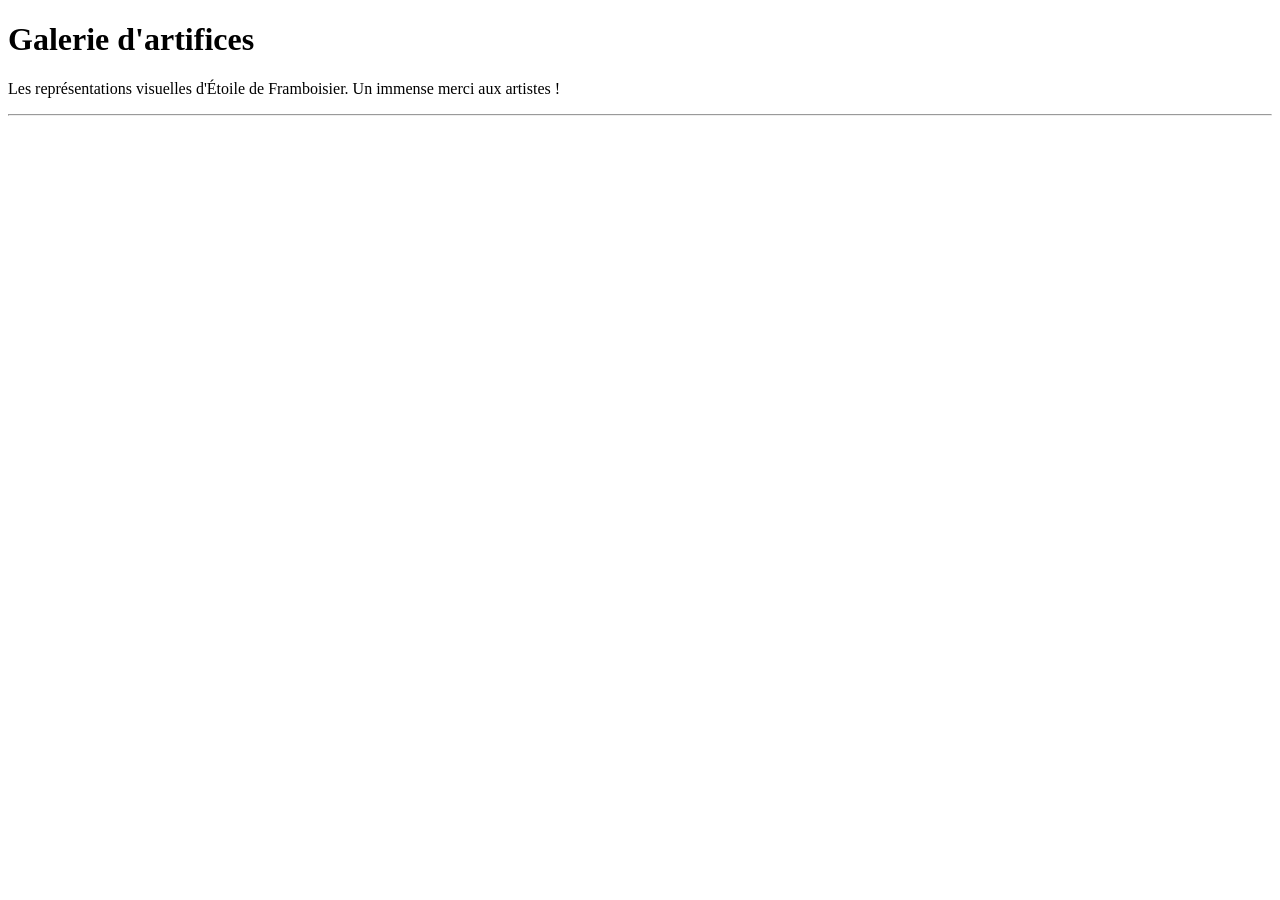
==== galerie.html @ 1945cd8a "Add files via upload" ====
<!DOCTYPE html>
<html lang="fr">
<head>
    <meta charset="UTF-8">
    <meta name="viewport" content="width=device-width, initial-scale=1">
    <title>Galerie — Étoile de Framboisier</title>
    <link rel="stylesheet" href="css/base.css">
    <link rel="stylesheet" href="css/layout.css">
    <link rel="stylesheet" href="css/components.css">
    <link rel="stylesheet" href="css/pages/galerie.css">
</head>
<body data-page="galerie">

    <div id="entete"></div>

    <main id="contenu" class="conteneur">

        <header class="tete-page">
            <h1>Galerie d'artifices</h1>
            <p class="intro">Les représentations visuelles d'Étoile de Framboisier. Un immense merci aux artistes !</p>
            <hr class="filet-pelage">
        </header>

        <noscript><p class="chapeau">Ce site a besoin de JavaScript pour afficher le menu et ses listes.</p></noscript>

        <div class="galerie" id="galerie-grille"></div>

    </main>

    <div id="pied"></div>
    <script src="js/site.js"></script>
    <script src="js/outils.js"></script>
    <script src="js/data/galerie.js"></script>
    <script src="js/pages/galerie.js"></script>
</body>
</html>
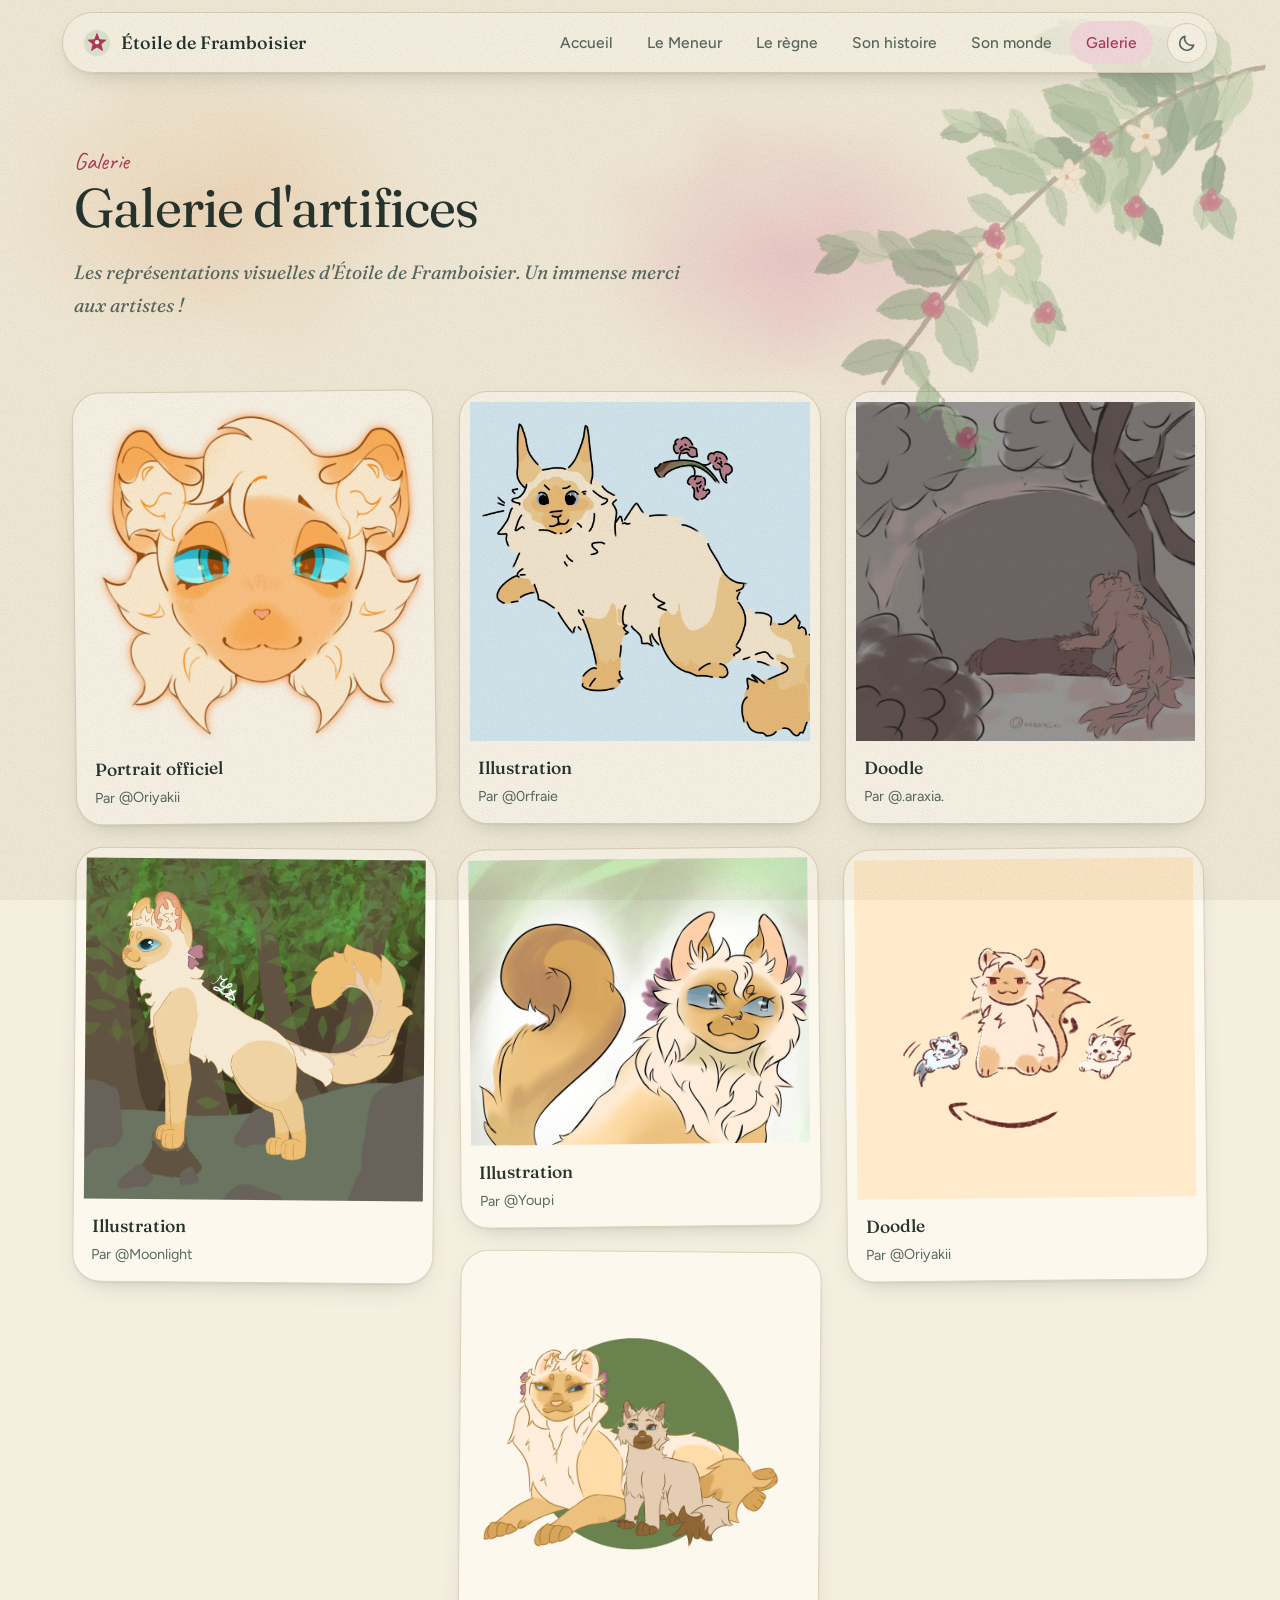
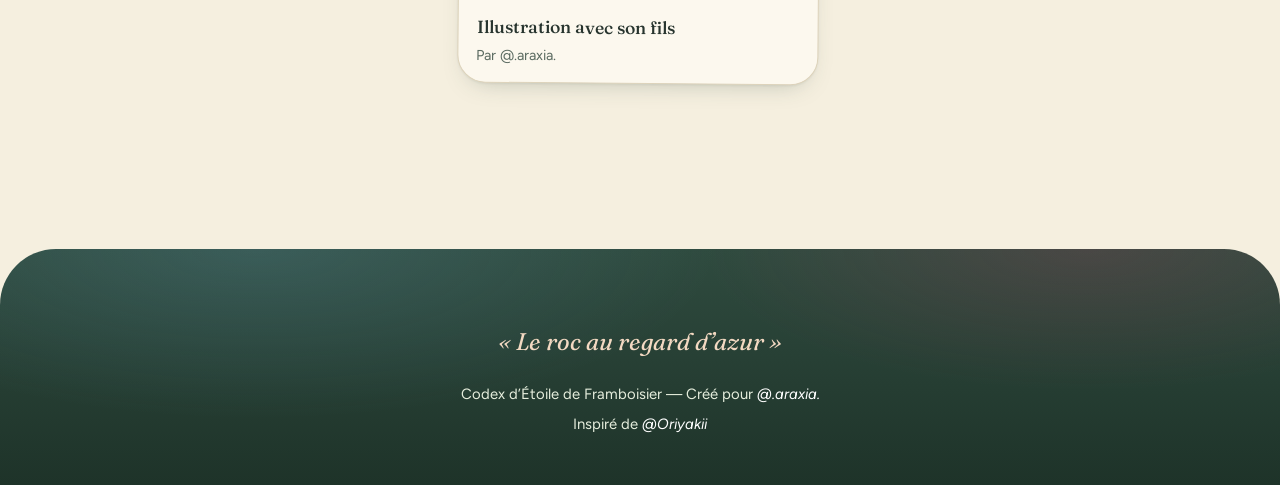
==== commit 34a047ac: "Mise en ligne du 21/10/2026 17:02:37" ====
--- a/galerie.html
+++ b/galerie.html
@@ -4,6 +4,13 @@
     <meta charset="UTF-8">
     <meta name="viewport" content="width=device-width, initial-scale=1">
     <title>Galerie — Étoile de Framboisier</title>
+    <meta name="description" content="La galerie d'Étoile de Framboisier : illustrations et doodles faits par les artistes.">
+    <meta name="theme-color" content="#F5EFDF">
+    <link rel="icon" href="assets/favicon.svg" type="image/svg+xml">
+    <link rel="preconnect" href="https://fonts.googleapis.com">
+    <link rel="preconnect" href="https://fonts.gstatic.com" crossorigin>
+    <link rel="stylesheet" href="https://fonts.googleapis.com/css2?family=Fraunces:ital,opsz,wght@0,9..144,300..700;1,9..144,300..700&family=Figtree:wght@400;500;600&family=Caveat:wght@500;600&display=swap">
+    <script src="js/theme.js"></script>
     <link rel="stylesheet" href="css/base.css">
     <link rel="stylesheet" href="css/layout.css">
     <link rel="stylesheet" href="css/components.css">
@@ -13,24 +20,29 @@
 
     <div id="entete"></div>
 
-    <main id="contenu" class="conteneur">
+    <main id="contenu">
 
-        <header class="tete-page">
+        <header class="tete-page conteneur">
+            <span class="lavis lavis-roux" style="top:-14%; left:-6%; width:480px; height:340px"></span>
+            <span class="lavis lavis-framboise" style="top:8%; left:44%; width:460px; height:320px"></span>
+            <span class="surtitre">Galerie</span>
             <h1>Galerie d'artifices</h1>
             <p class="intro">Les représentations visuelles d'Étoile de Framboisier. Un immense merci aux artistes !</p>
-            <hr class="filet-pelage">
         </header>
 
-        <noscript><p class="chapeau">Ce site a besoin de JavaScript pour afficher le menu et ses listes.</p></noscript>
-
-        <div class="galerie" id="galerie-grille"></div>
+        <div class="conteneur">
+            <div class="galerie" id="galerie-grille"></div>
+        </div>
 
     </main>
 
     <div id="pied"></div>
+
     <script src="js/site.js"></script>
     <script src="js/outils.js"></script>
     <script src="js/data/galerie.js"></script>
+    <script src="js/config.js"></script>
+    <script src="js/donnees.js"></script>
     <script src="js/pages/galerie.js"></script>
 </body>
 </html>
--- a/css/base.css
+++ b/css/base.css
@@ -0,0 +1,172 @@
+/* ==========================================================================
+   BASE — couleurs, polices, papier aquarelle.
+   C'est ici qu'on change l'identité visuelle du site.
+   Les polices sont chargées par les <link> dans le <head> de chaque page.
+   ========================================================================== */
+
+:root {
+    /* Le papier et la forêt du Tonnerre */
+    --brume: #F5EFDF;            /* fond de page : papier chaud */
+    --brume-profonde: #DDD3BB;   /* filets, bordures */
+    --creme: #FCF8EE;            /* surfaces : cartes */
+    --creme-ombre: #EEE6D1;
+
+    --sauge: #B5C9A8;
+    --sauge-pale: #DFE9D3;
+    --mousse: #5E8061;
+    --foret: #2F4B3F;
+
+    /* Ses yeux d'azur */
+    --azur: #6FAFD0;
+    --azur-pale: #DCEBEF;
+    --azur-profond: #2C6A8C;
+
+    /* Son pelage red point */
+    --roux: #D9803E;
+    --roux-pale: #F3D9C2;
+    --roux-texte: #8A4A17;
+
+    /* Le fruit */
+    --framboise: #B23A5C;
+    --framboise-pale: #F6DDE4;
+
+    /* Texte */
+    --encre: #27342E;
+    --encre-douce: #5A6A60;
+    --aversion: #5B4A6B;         /* cœur sombre */
+
+    /* Effets */
+    --ciel-haut: #E3EBDA;
+    --verre: rgba(252, 248, 238, 0.78);
+    --ombre: 0 1px 2px rgba(39, 52, 46, 0.06), 0 10px 26px -14px rgba(47, 75, 63, 0.35);
+    --ombre-haute: 0 2px 4px rgba(39, 52, 46, 0.08), 0 22px 40px -16px rgba(47, 75, 63, 0.5);
+    --nuage: #fff;
+    --grain: 0.5;                /* intensité du grain de papier */
+
+    --serif: 'Fraunces', Georgia, 'Times New Roman', serif;
+    --sans: 'Figtree', system-ui, -apple-system, 'Segoe UI', sans-serif;
+    --main: 'Caveat', 'Segoe Print', cursive;   /* annotations écrites à la main */
+
+    --mesure: 66ch;
+    --rayon-l: 28px;
+    --rayon-m: 16px;
+    --rayon-s: 10px;
+
+    /* Signature : la couleur n'existe qu'aux extrémités */
+    --pelage: linear-gradient(90deg,
+        var(--roux) 0%, var(--roux-pale) 14%, var(--creme) 32%,
+        var(--creme) 68%, var(--roux-pale) 86%, var(--roux) 100%);
+
+    color-scheme: light;
+}
+
+/* ---------- Thème sombre : la forêt la nuit ----------
+   Automatique selon l'appareil, ou choisi avec le bouton du menu. */
+:root[data-theme="dark"] {
+    --brume: #0E1A19;
+    --brume-profonde: #29403B;
+    --creme: #16262A;
+    --creme-ombre: #1D3236;
+
+    --sauge: #5E8061;
+    --sauge-pale: #1F3A33;
+    --mousse: #8FB48E;
+    --foret: #A9C9A6;
+
+    --azur: #6FAFD0;
+    --azur-pale: #1B3A4A;
+    --azur-profond: #8CC6E3;
+
+    --roux: #E59658;
+    --roux-pale: #4A3526;
+    --roux-texte: #F0B98A;
+
+    --framboise: #F08FAB;
+    --framboise-pale: #4A2634;
+
+    --encre: #EEE9DD;
+    --encre-douce: #A7B7AE;
+    --aversion: #B3A2C8;
+
+    --ciel-haut: #12302F;
+    --verre: rgba(14, 26, 25, 0.78);
+    --ombre: 0 1px 2px rgba(0, 0, 0, 0.35), 0 10px 26px -14px rgba(0, 0, 0, 0.7);
+    --ombre-haute: 0 2px 4px rgba(0, 0, 0, 0.4), 0 22px 40px -16px rgba(0, 0, 0, 0.8);
+    --nuage: #7E9AB0;
+    --grain: 0.18;
+
+    color-scheme: dark;
+}
+
+*, *::before, *::after { box-sizing: border-box; }
+
+html { scroll-behavior: smooth; scroll-padding-top: 96px; }
+
+body {
+    margin: 0;
+    background: var(--brume);
+    color: var(--encre);
+    font-family: var(--sans);
+    font-size: 1.0625rem;
+    line-height: 1.75;
+    -webkit-font-smoothing: antialiased;
+    overflow-x: hidden;
+}
+
+/* Grain de papier : une fine texture sur tout le site */
+body::before {
+    content: "";
+    position: fixed;
+    inset: 0;
+    z-index: 100;
+    pointer-events: none;
+    opacity: var(--grain);
+    mix-blend-mode: multiply;
+    background-image: url("data:image/svg+xml;utf8,<svg xmlns='http://www.w3.org/2000/svg' width='220' height='220'><filter id='n'><feTurbulence type='fractalNoise' baseFrequency='.85' numOctaves='2' stitchTiles='stitch'/><feColorMatrix values='0 0 0 0 .45  0 0 0 0 .38  0 0 0 0 .25  0 0 0 .5 0'/></filter><rect width='100%' height='100%' filter='url(%23n)'/></svg>");
+}
+:root[data-theme="dark"] body::before { mix-blend-mode: screen; }
+
+h1, h2, h3, h4 {
+    font-family: var(--serif);
+    font-weight: 500;
+    line-height: 1.15;
+    margin: 0;
+    color: var(--encre);
+    text-wrap: balance;
+}
+
+h1 { font-size: clamp(2.2rem, 5vw, 3.4rem); font-weight: 400; letter-spacing: -0.015em; }
+h2 { font-size: clamp(1.7rem, 3.2vw, 2.3rem); font-weight: 400; letter-spacing: -0.01em; }
+h3 { font-size: 1.3rem; }
+h4 { font-size: 1.08rem; }
+
+p { margin: 0 0 1em; text-wrap: pretty; }
+
+a { color: var(--azur-profond); text-underline-offset: 3px; }
+a:hover { color: var(--framboise); }
+
+::selection { background: var(--framboise-pale); color: var(--encre); }
+
+:focus-visible {
+    outline: 3px solid var(--azur);
+    outline-offset: 3px;
+    border-radius: 4px;
+}
+
+img { max-width: 100%; display: block; }
+
+.lien-evitement {
+    position: absolute;
+    left: -9999px;
+    top: 8px;
+    background: var(--creme);
+    padding: 8px 16px;
+    border-radius: var(--rayon-s);
+    z-index: 200;
+}
+.lien-evitement:focus { left: 8px; }
+
+@media (prefers-reduced-motion: reduce) {
+    html { scroll-behavior: auto; }
+    *, *::before, *::after { animation: none !important; transition: none !important; }
+}
--- a/css/layout.css
+++ b/css/layout.css
@@ -0,0 +1,217 @@
+/* ==========================================================================
+   LAYOUT — en-tête, menu, en-tête de page, onglets, pied de page.
+   ========================================================================== */
+
+/* ---------- En-tête : une pastille de verre qui flotte ---------- */
+.site-header {
+    position: sticky;
+    top: 12px;
+    z-index: 60;
+    max-width: 1180px;
+    margin: 12px auto 0;
+    padding: 0 12px;
+}
+.site-header .barre {
+    display: flex;
+    align-items: center;
+    gap: 8px 14px;
+    padding: 8px 10px 8px 20px;
+    background: var(--verre);
+    -webkit-backdrop-filter: blur(16px) saturate(1.3);
+    backdrop-filter: blur(16px) saturate(1.3);
+    border: 1px solid var(--brume-profonde);
+    border-radius: 999px;
+    box-shadow: var(--ombre);
+}
+
+.marque {
+    display: inline-flex;
+    align-items: center;
+    gap: 10px;
+    margin-right: auto;
+    font-family: var(--serif);
+    font-size: 1.12rem;
+    font-weight: 500;
+    color: var(--encre);
+    text-decoration: none;
+    white-space: nowrap;
+}
+.marque:hover { color: var(--framboise); }
+.marque svg { width: 28px; height: 28px; flex: none; }
+
+.menu { display: flex; gap: 2px; list-style: none; margin: 0; padding: 0; }
+.menu a {
+    display: block;
+    padding: 8px 16px;
+    border-radius: 999px;
+    color: var(--encre-douce);
+    font-size: 0.97rem;
+    font-weight: 500;
+    text-decoration: none;
+    white-space: nowrap;
+    transition: background-color 0.2s ease, color 0.2s ease;
+}
+.menu a:hover { background: var(--sauge-pale); color: var(--foret); }
+.menu a[aria-current="page"] { background: var(--framboise-pale); color: var(--framboise); }
+
+.bouton-rond {
+    flex: none;
+    width: 40px;
+    height: 40px;
+    display: grid;
+    place-items: center;
+    padding: 0;
+    border: 1px solid var(--brume-profonde);
+    border-radius: 50%;
+    background: var(--creme);
+    color: var(--encre-douce);
+    cursor: pointer;
+    transition: color 0.2s ease, border-color 0.2s ease, transform 0.2s ease;
+}
+.bouton-rond:hover { color: var(--framboise); border-color: var(--framboise); }
+.bouton-rond:active { transform: scale(0.94); }
+.bouton-rond svg { width: 20px; height: 20px; }
+.bouton-menu { display: none; }
+
+.bouton-theme .i-soleil { display: none; }
+:root[data-theme="dark"] .bouton-theme .i-soleil { display: block; }
+:root[data-theme="dark"] .bouton-theme .i-lune { display: none; }
+
+@media (max-width: 820px) {
+    .bouton-menu { display: grid; }
+    .site-header .barre { flex-wrap: wrap; border-radius: 28px; padding-left: 16px; }
+    .site-header nav { order: 5; flex-basis: 100%; display: none; }
+    .site-header.ouvert nav { display: block; }
+    .menu { flex-direction: column; padding: 4px 0 8px; }
+    .menu a { padding: 12px 14px; border-radius: var(--rayon-s); font-size: 1.05rem; }
+    .marque { font-size: 1rem; }
+}
+
+/* ---------- Structure ---------- */
+.conteneur { max-width: 1180px; margin: 0 auto; padding: 0 24px; }
+.etroit { max-width: 820px; margin-left: auto; margin-right: auto; }
+main { position: relative; padding-bottom: 24px; overflow-x: clip; }
+
+.section { position: relative; margin-top: 110px; }
+.section > .conteneur > h2, .section-titre { margin-bottom: 14px; }
+
+/* Titre de section : petit mot manuscrit + titre + filet de feuilles */
+.surtitre {
+    display: block;
+    margin-bottom: 4px;
+    font-family: var(--main);
+    font-size: 1.5rem;
+    line-height: 1;
+    color: var(--framboise);
+}
+.entete-section { max-width: 62ch; margin-bottom: 40px; }
+.entete-section p { margin: 14px 0 0; color: var(--encre-douce); font-size: 1.1rem; }
+.entete-section.centre { margin-left: auto; margin-right: auto; text-align: center; }
+
+/* ---------- En-tête d'une page intérieure ---------- */
+.tete-page { position: relative; padding-top: 76px; padding-bottom: 12px; isolation: isolate; }
+.tete-page h1 { max-width: 16ch; }
+.tete-page .intro {
+    margin: 16px 0 0;
+    max-width: 52ch;
+    font-family: var(--serif);
+    font-style: italic;
+    font-size: 1.2rem;
+    color: var(--encre-douce);
+}
+.tete-page::after {                      /* branche posée dans le coin */
+    content: "";
+    position: absolute;
+    z-index: -1;
+    top: -60px;
+    right: -40px;
+    width: min(46vw, 460px);
+    aspect-ratio: 620 / 760;
+    background: url("../assets/decor/branche.svg") no-repeat center / contain;
+    transform: scaleX(-1) rotate(-6deg);
+    transform-origin: top center;
+    opacity: 0.55;
+    pointer-events: none;
+}
+:root[data-theme="dark"] .tete-page::after { opacity: 0.3; }
+
+/* ---------- Onglets (sous-pages) ---------- */
+.onglets-barre {
+    position: sticky;
+    top: 82px;
+    z-index: 30;
+    display: flex;
+    gap: 6px;
+    margin: 36px 0 0;
+    padding: 6px;
+    width: fit-content;
+    max-width: 100%;
+    overflow-x: auto;
+    scrollbar-width: none;
+    background: var(--verre);
+    -webkit-backdrop-filter: blur(14px);
+    backdrop-filter: blur(14px);
+    border: 1px solid var(--brume-profonde);
+    border-radius: 999px;
+    box-shadow: var(--ombre);
+}
+.onglets-barre::-webkit-scrollbar { display: none; }
+.onglets-barre button {
+    padding: 9px 22px;
+    border: 0;
+    border-radius: 999px;
+    background: transparent;
+    color: var(--encre-douce);
+    font: inherit;
+    font-size: 0.98rem;
+    font-weight: 600;
+    white-space: nowrap;
+    cursor: pointer;
+    transition: background-color 0.2s ease, color 0.2s ease;
+}
+.onglets-barre button:hover { color: var(--foret); background: var(--sauge-pale); }
+.onglets-barre button[aria-selected="true"] { background: var(--foret); color: var(--creme); }
+:root[data-theme="dark"] .onglets-barre button[aria-selected="true"] { background: var(--mousse); color: #0E1A19; }
+
+.onglet-panneau { padding-top: 56px; }
+.onglet-panneau[hidden] { display: none; }
+.onglet-panneau:not([hidden]) { animation: onglet-entree 0.5s cubic-bezier(0.2, 0.7, 0.2, 1); }
+@keyframes onglet-entree { from { opacity: 0; transform: translateY(14px); } }
+
+/* ---------- Pied de page : le sous-bois ---------- */
+.site-footer {
+    position: relative;
+    margin-top: 140px;
+    padding: 72px 24px 44px;
+    text-align: center;
+    color: #E6EEDD;
+    background:
+        radial-gradient(60% 120% at 20% 0%, rgba(111, 175, 208, 0.18), transparent 60%),
+        radial-gradient(50% 100% at 85% 0%, rgba(178, 58, 92, 0.2), transparent 60%),
+        linear-gradient(180deg, #2F4B3F, #1E3329);
+    border-radius: 56px 56px 0 0;
+}
+.site-footer .devise-pied {
+    margin: 0 0 18px;
+    font-family: var(--serif);
+    font-style: italic;
+    font-size: 1.5rem;
+    color: #F3D9C2;
+}
+.site-footer p { margin: 0 0 4px; font-size: 0.93rem; }
+.site-footer a { color: #BFE0F0; }
+.site-footer em { color: #fff; }
+
+@media (max-width: 600px) {
+    .conteneur { padding-left: 18px; padding-right: 18px; }
+    .section { margin-top: 80px; }
+    .tete-page { padding-top: 48px; }
+    .onglets-barre { top: 74px; }
+    .onglets-barre button { padding: 9px 16px; }
+    .site-footer { border-radius: 36px 36px 0 0; margin-top: 100px; }
+}
+
+/* Accès discret au dashboard (page d'accueil seulement) */
+.acces-cache { display: inline-block; margin-top: 22px; opacity: 0.18; transition: opacity 0.4s ease, transform 0.4s ease; }
+.acces-cache svg { width: 22px; height: 22px; }
+.acces-cache:hover, .acces-cache:focus-visible { opacity: 1; transform: rotate(72deg) scale(1.15); }
--- a/css/components.css
+++ b/css/components.css
@@ -0,0 +1,402 @@
+/* ==========================================================================
+   COMPOSANTS — briques réutilisées sur plusieurs pages.
+   ========================================================================== */
+
+/* ---------- Lavis d'aquarelle : taches de couleur en arrière-plan ----------
+   <span class="lavis lavis-azur" style="top:..;left:..;width:..;height:.."></span> */
+.lavis {
+    position: absolute;
+    z-index: -1;
+    border-radius: 47% 53% 58% 42% / 51% 44% 56% 49%;
+    opacity: 0.55;
+    filter: url(#aquarelle) blur(10px);
+    pointer-events: none;
+}
+.lavis-azur      { background: radial-gradient(closest-side, #A9D2E6, transparent 92%); }
+.lavis-sauge     { background: radial-gradient(closest-side, #B5C9A8, transparent 92%); }
+.lavis-framboise { background: radial-gradient(closest-side, #E9A9BC, transparent 92%); }
+.lavis-roux      { background: radial-gradient(closest-side, #F0C9A2, transparent 92%); }
+:root[data-theme="dark"] .lavis { opacity: 0.28; }
+
+/* ---------- Texte courant ---------- */
+.prose p { max-width: var(--mesure); }
+.prose p:last-child { margin-bottom: 0; }
+
+/* Première lettre en grand, comme dans un livre enluminé */
+.lettrine > p:first-of-type::first-letter {
+    float: left;
+    margin: 0.06em 0.12em 0 0;
+    font-family: var(--serif);
+    font-size: 3.7em;
+    line-height: 0.82;
+    color: var(--framboise);
+}
+
+.chapeau {
+    max-width: var(--mesure);
+    margin: 0 0 20px;
+    font-family: var(--serif);
+    font-style: italic;
+    color: var(--encre-douce);
+}
+
+/* ---------- Boutons ---------- */
+.bouton {
+    display: inline-block;
+    padding: 12px 26px;
+    border: 0;
+    border-radius: 999px;
+    background: var(--framboise);
+    color: #fff;
+    font: inherit;
+    font-weight: 600;
+    font-size: 0.97rem;
+    text-decoration: none;
+    cursor: pointer;
+    box-shadow: var(--ombre);
+    transition: transform 0.2s ease, box-shadow 0.2s ease;
+}
+:root[data-theme="dark"] .bouton { color: #2A1620; }
+.bouton:hover { color: #fff; transform: translateY(-2px); box-shadow: var(--ombre-haute); }
+:root[data-theme="dark"] .bouton:hover { color: #2A1620; }
+.bouton-clair {
+    background: var(--creme);
+    color: var(--encre);
+    border: 1px solid var(--brume-profonde);
+}
+.bouton-clair:hover, :root[data-theme="dark"] .bouton-clair, :root[data-theme="dark"] .bouton-clair:hover { color: var(--framboise); }
+.bouton-petit { padding: 7px 16px; font-size: 0.9rem; }
+button.bouton:disabled { opacity: 0.55; cursor: default; transform: none; }
+
+/* ---------- Pastilles ---------- */
+.pastilles { display: flex; flex-wrap: wrap; gap: 8px; margin: 0; padding: 0; list-style: none; }
+.pastille {
+    display: inline-block;
+    padding: 2px 12px;
+    border-radius: 999px;
+    font-size: 0.88rem;
+    font-weight: 600;
+    background: var(--azur-pale);
+    color: var(--azur-profond);
+}
+.pastille.defaut { background: var(--framboise-pale); color: var(--framboise); }
+.pastille.neutre { background: var(--creme-ombre); color: var(--encre-douce); }
+.pastille.roux   { background: var(--roux-pale);    color: var(--roux-texte); }
+.pastille.sauge  { background: var(--sauge-pale);   color: var(--foret); }
+
+/* ---------- Carte de papier ---------- */
+.carte {
+    position: relative;
+    padding: 28px 30px;
+    background: var(--creme);
+    border: 1px solid var(--brume-profonde);
+    border-radius: var(--rayon-l);
+    box-shadow: var(--ombre);
+}
+.carte > h3, .carte > h4 { margin-bottom: 10px; }
+.carte p:last-child { margin-bottom: 0; }
+
+/* Annotation écrite à la main */
+.note-main { font-family: var(--main); font-size: 1.35rem; line-height: 1.1; color: var(--framboise); }
+
+/* ---------- Liste de définitions ---------- */
+.fiche-dl { margin: 0; display: grid; }
+.fiche-dl > div {
+    display: grid;
+    grid-template-columns: 120px 1fr;
+    gap: 12px;
+    padding: 11px 0;
+    border-bottom: 1px dashed var(--brume-profonde);
+}
+.fiche-dl > div:last-child { border-bottom: 0; }
+.fiche-dl dt { color: var(--encre-douce); font-size: 0.93rem; }
+.fiche-dl dd { margin: 0; font-weight: 600; }
+
+/* ---------- Accordéons ---------- */
+.accordeons { display: grid; gap: 12px; }
+details.accordeon {
+    background: var(--creme);
+    border: 1px solid var(--brume-profonde);
+    border-radius: var(--rayon-m);
+    box-shadow: var(--ombre);
+    transition: border-color 0.2s ease, box-shadow 0.2s ease;
+}
+details.accordeon:hover { border-color: var(--sauge); }
+details.accordeon[open] { box-shadow: var(--ombre-haute); }
+details.accordeon > summary {
+    list-style: none;
+    cursor: pointer;
+    padding: 16px 54px 16px 22px;
+    position: relative;
+    font-family: var(--serif);
+    font-size: 1.12rem;
+    font-weight: 500;
+}
+details.accordeon > summary::-webkit-details-marker { display: none; }
+details.accordeon > summary::after {
+    content: "";
+    position: absolute;
+    right: 24px;
+    top: 50%;
+    width: 8px;
+    height: 8px;
+    border-right: 2px solid var(--framboise);
+    border-bottom: 2px solid var(--framboise);
+    transform: translateY(-70%) rotate(45deg);
+    transition: transform 0.2s ease;
+}
+details.accordeon[open] > summary::after { transform: translateY(-30%) rotate(225deg); }
+details.accordeon[open] > summary { border-bottom: 1px solid var(--brume-profonde); }
+details.accordeon > summary:hover { color: var(--framboise); }
+.accordeon-corps { padding: 18px 22px 8px; }
+.accordeon-corps p { max-width: var(--mesure); }
+
+/* ---------- Avatar (photo ronde cerclée d'aquarelle, ou initiale) ---------- */
+.avatar {
+    position: relative;
+    flex: none;
+    width: 68px;
+    height: 68px;
+    border-radius: 50%;
+    overflow: hidden;
+    display: grid;
+    place-items: center;
+    background: var(--azur-pale);
+    color: var(--azur-profond);
+    font-family: var(--serif);
+    font-size: 1.6rem;
+    box-shadow: 0 0 0 3px var(--creme), 0 0 0 4px var(--sauge);
+}
+.avatar::before { content: attr(data-initiale); }
+.avatar img { position: absolute; inset: 0; width: 100%; height: 100%; object-fit: cover; }
+
+/* ---------- Cœurs de l'index des relations ---------- */
+.coeurs { display: inline-flex; align-items: center; gap: 3px; white-space: nowrap; vertical-align: middle; }
+.sym { width: 1.15em; height: 1.15em; flex: none; fill: currentColor; }
+.sym-coeur  { color: var(--framboise); filter: drop-shadow(0 1px 1px rgba(178, 58, 92, 0.25)); }
+.sym-sombre { color: var(--aversion); }
+.sym-etoile { color: var(--roux); margin-left: 3px; width: 1.3em; height: 1.3em; }
+.sym-crane  { color: var(--encre-douce); margin-left: 3px; width: 1.3em; height: 1.3em; }
+
+/* ---------- Compteur de vies (points) ---------- */
+.points-vies { display: flex; gap: 8px; list-style: none; margin: 0; padding: 0; }
+.point-vie { width: 16px; height: 16px; border-radius: 50%; }
+.point-vie.plein { background: var(--azur); box-shadow: 0 0 0 3px var(--azur-pale), 0 0 12px var(--azur); }
+.point-vie.vide  { border: 2px dashed var(--encre-douce); opacity: 0.55; }
+.points-legende { margin: 10px 0 0; font-family: var(--serif); font-style: italic; color: var(--encre-douce); }
+
+/* ---------- Jauge de caractéristique ---------- */
+.jauges { display: grid; gap: 12px; margin: 0; padding: 0; list-style: none; }
+.jauge { display: grid; grid-template-columns: 96px 1fr; align-items: center; gap: 12px; font-size: 0.95rem; }
+.jauge-piste { display: flex; gap: 5px; }
+.jauge-piste i {
+    flex: 1;
+    height: 10px;
+    border-radius: 999px;
+    background: var(--creme-ombre);
+    border: 1px solid var(--brume-profonde);
+}
+.jauge-piste i.plein { background: linear-gradient(90deg, var(--roux), var(--framboise)); border-color: transparent; }
+
+/* ---------- Séparateur : une liane qui ondule ---------- */
+.liane {
+    display: block;
+    width: 100%;
+    max-width: 360px;
+    height: 24px;
+    margin: 0 auto;
+    color: var(--mousse);
+    opacity: 0.8;
+}
+
+/* ---------- Cartes de relations et fenêtre « évolution de l'avis » (Son monde, Le règne) ---------- */
+.relations { list-style: none; margin: 0; padding: 0; display: grid; grid-template-columns: repeat(auto-fill, minmax(330px, 1fr)); gap: 20px; }
+.relation[hidden] { display: none; }
+.relation { display: block; }
+.relation-bouton {
+    display: flex;
+    align-items: center;
+    gap: 18px;
+    width: 100%;
+    padding: 20px 22px;
+    border: 1px solid var(--brume-profonde);
+    border-radius: var(--rayon-l);
+    background: var(--creme);
+    box-shadow: var(--ombre);
+    color: var(--encre);
+    font: inherit;
+    text-align: left;
+    cursor: pointer;
+    transition: transform 0.3s ease, box-shadow 0.3s ease, border-color 0.3s ease;
+}
+.relation-bouton:hover { transform: translateY(-4px) rotate(-0.4deg); box-shadow: var(--ombre-haute); border-color: var(--framboise); }
+.relation .avatar.grand { width: 84px; height: 84px; font-size: 2rem; }
+.relation.defunt .avatar { filter: grayscale(0.9); opacity: 0.8; }
+.relation-corps { display: grid; gap: 6px; min-width: 0; }
+.relation-nom { font-family: var(--serif); font-size: 1.28rem; line-height: 1.2; }
+.relation-meta { display: flex; flex-wrap: wrap; gap: 6px; }
+.relation-bas { display: flex; align-items: center; flex-wrap: wrap; gap: 6px 12px; font-size: 0.9rem; color: var(--encre-douce); }
+.relation-nb { font-family: var(--main); font-size: 1.2rem; line-height: 1; color: var(--framboise); }
+.relation-joueur { margin: 4px 0 0; font-family: var(--main); font-size: 1.2rem; line-height: 1.1; color: var(--encre-douce); }
+@media (max-width: 520px) { .relations { grid-template-columns: 1fr; } }
+
+/* ---------- Fenêtre d'un chat : l'évolution de son avis ---------- */
+.fiche-relation {
+    width: min(94vw, 720px);
+    max-height: 90vh;
+    padding: 0;
+    border: 0;
+    border-radius: var(--rayon-l);
+    background: var(--creme);
+    color: var(--encre);
+    overflow: hidden;
+    box-shadow: 0 30px 80px rgba(0, 0, 0, 0.5);
+}
+.fiche-relation::backdrop { background: rgba(14, 24, 33, 0.78); backdrop-filter: blur(4px); }
+.fiche-relation[open] { display: flex; flex-direction: column; animation: onglet-entree 0.35s cubic-bezier(0.2, 0.7, 0.2, 1); }
+.fr-contenu { display: flex; flex-direction: column; min-height: 0; max-height: 90vh; }
+.fiche-relation .vis-fermer {
+    position: absolute; top: 12px; right: 12px; z-index: 3;
+    width: 44px; height: 44px; border: 0; border-radius: 50%;
+    background: var(--creme); color: var(--encre-douce); font-size: 2rem; line-height: 1;
+    box-shadow: var(--ombre); cursor: pointer;
+}
+.fiche-relation .vis-fermer:hover { color: var(--framboise); }
+.fr-tete {
+    display: flex;
+    align-items: center;
+    gap: 22px;
+    padding: 28px 70px 22px 30px;
+    background: linear-gradient(160deg, var(--sauge-pale), var(--creme));
+    border-bottom: 1px solid var(--brume-profonde);
+}
+.avatar.enorme { width: 104px; height: 104px; font-size: 2.6rem; }
+.fr-tete h2 { font-size: 1.8rem; margin-bottom: 8px; }
+.fr-meta { display: flex; flex-wrap: wrap; align-items: center; gap: 6px 8px; margin: 0; }
+.fr-corps { overflow-y: auto; padding: 24px 30px 34px; overscroll-behavior: contain; }
+
+.courbe { margin: 0 0 26px; padding: 14px 16px 10px; border-radius: var(--rayon-m); background: var(--brume); border: 1px solid var(--brume-profonde); }
+.courbe svg { display: block; width: 100%; height: auto; overflow: visible; }
+.courbe .zero { stroke: var(--brume-profonde); stroke-width: 1.5; stroke-dasharray: 5 5; }
+.courbe .trace { fill: none; stroke: var(--mousse); stroke-width: 3; stroke-linecap: round; stroke-linejoin: round; }
+.courbe .pt-aime { fill: var(--framboise); stroke: var(--creme); stroke-width: 2; }
+.courbe .pt-aversion { fill: var(--aversion); stroke: var(--creme); stroke-width: 2; }
+.courbe .pt-neutre { fill: var(--encre-douce); stroke: var(--creme); stroke-width: 2; }
+.courbe figcaption { display: flex; justify-content: space-between; align-items: center; font-size: 0.85rem; color: var(--encre-douce); }
+
+.fr-outils { display: flex; align-items: center; justify-content: space-between; flex-wrap: wrap; gap: 10px; margin-bottom: 22px; }
+.fr-outils h3 { font-size: 1.15rem; }
+
+.avis-liste { position: relative; list-style: none; margin: 0; padding: 0 0 0 30px; display: grid; gap: 26px; }
+.avis-liste::before { content: ""; position: absolute; left: 7px; top: 8px; bottom: 8px; width: 3px; border-radius: 3px; background: repeating-linear-gradient(180deg, var(--mousse) 0 10px, transparent 10px 16px); opacity: 0.6; }
+.avis { position: relative; }
+.avis-noeud { position: absolute; left: -30px; top: 6px; width: 17px; height: 17px; border-radius: 50%; background: var(--creme); border: 3px solid var(--mousse); }
+.avis.actuel .avis-noeud { background: var(--framboise); border-color: var(--framboise-pale); box-shadow: 0 0 14px var(--framboise); }
+.avis-tete { display: flex; align-items: center; flex-wrap: wrap; gap: 6px 14px; margin-bottom: 6px; }
+.avis-lune { font-family: var(--main); font-size: 1.55rem; line-height: 1; color: var(--framboise); }
+.avis p { margin: 0; font-size: 1rem; color: var(--encre-douce); }
+
+@media (max-width: 520px) {
+    .fr-tete { flex-direction: column; align-items: flex-start; padding: 24px 24px 20px; gap: 14px; }
+    .fr-corps { padding: 20px 22px 30px; }
+}
+
+
+.vide { color: var(--encre-douce); font-style: italic; }
+
+/* ---------- La charte gravée dans l'écorce ---------- */
+.ecorce {
+    position: relative;
+    padding: clamp(24px, 4vw, 52px);
+    border-radius: 40px;
+    color: #F2E8D5;
+    background:
+        radial-gradient(70% 90% at 15% 0%, rgba(217, 128, 62, 0.22), transparent 60%),
+        radial-gradient(60% 80% at 90% 100%, rgba(178, 58, 92, 0.2), transparent 60%),
+        repeating-linear-gradient(92deg, rgba(0, 0, 0, 0.0) 0 14px, rgba(0, 0, 0, 0.1) 14px 16px, rgba(255, 255, 255, 0.025) 16px 19px),
+        linear-gradient(160deg, #4F3E2D, #33271C);
+    box-shadow: var(--ombre-haute), inset 0 2px 0 rgba(255, 255, 255, 0.08);
+}
+.articles {
+    display: grid;
+    grid-template-columns: repeat(3, minmax(0, 1fr));
+    gap: 20px;
+    margin: 0;
+    padding: 0;
+    list-style: none;
+}
+.article {
+    position: relative;
+    padding: 26px 24px 24px;
+    border-radius: 24px;
+    background: rgba(20, 12, 6, 0.28);
+    border: 1px solid rgba(255, 233, 200, 0.12);
+    box-shadow: inset 0 2px 10px rgba(0, 0, 0, 0.25);
+    transition: transform 0.3s ease, background-color 0.3s ease;
+}
+.article:hover { transform: translateY(-4px); background: rgba(20, 12, 6, 0.4); }
+.article-num {
+    display: block;
+    margin-bottom: 8px;
+    font-family: var(--serif);
+    font-size: 2.6rem;
+    font-weight: 300;
+    line-height: 1;
+    color: #F0B98A;
+    text-shadow: 0 1px 0 rgba(0, 0, 0, 0.5), 0 0 22px rgba(240, 185, 138, 0.35);
+}
+.article h3 { color: #FFF6E4; font-size: 1.22rem; margin-bottom: 4px; }
+.article-sous { margin: 0 0 10px; font-family: var(--main); font-size: 1.25rem; line-height: 1.1; color: #F0B98A; }
+.article p:last-child { margin: 0; font-size: 0.97rem; line-height: 1.65; color: #E8DCC6; }
+
+@media (max-width: 980px) { .articles { grid-template-columns: repeat(2, minmax(0, 1fr)); } }
+@media (max-width: 620px) { .articles { grid-template-columns: 1fr; } .ecorce { border-radius: 28px; } }
+
+
+/* ---------- Pas de lettre d'initiale derrière une photo (transparence) ---------- */
+.avatar:has(img)::before,
+.portrait-cadre:has(img)::before { content: none; }
+
+/* ---------- Textes longs : une lecture qui donne envie ---------- */
+.prose p { line-height: 1.85; }
+.amorce { font-family: var(--serif); font-weight: 600; color: var(--foret); }
+:root[data-theme="dark"] .amorce { color: var(--encre); }
+.prose.lecture { display: grid; gap: 1.5em; }
+.prose.lecture > p { margin: 0; }
+/* première phrase de chaque paragraphe : repère de lecture ; le premier paragraphe est plus grand */
+.prose.lecture > p:first-of-type { font-family: var(--serif); font-size: 1.22rem; line-height: 1.7; }
+.prose.lecture > p:first-of-type .amorce { font-weight: 500; color: var(--encre); }
+/* ornement entre deux paragraphes */
+.prose.lecture > p + p::before {
+    content: "";
+    display: block;
+    width: 74px;
+    height: 14px;
+    margin: -0.4em 0 1.3em;
+    background: center / contain no-repeat url("data:image/svg+xml;utf8,<svg xmlns='http://www.w3.org/2000/svg' viewBox='0 0 74 14' fill='none' stroke='%235E8061' stroke-width='1.6' stroke-linecap='round'><path d='M2 7h24M48 7h24'/><path d='M37 1c3 3 3 9 0 12-3-3-3-9 0-12z' fill='%23B23A5C' stroke='none'/><path d='M31 7l-4-3M43 7l4-3' /></svg>");
+    opacity: 0.8;
+}
+/* citation mise en avant, glissée dans le texte */
+.citation {
+    position: relative;
+    margin: 0.4em 0;
+    padding: 26px 30px 26px 74px;
+    border-radius: var(--rayon-l);
+    background: linear-gradient(120deg, var(--framboise-pale), transparent 85%);
+    font-family: var(--serif);
+    font-style: italic;
+    font-size: clamp(1.25rem, 2.2vw, 1.6rem);
+    line-height: 1.45;
+    color: var(--encre);
+}
+.citation::before {
+    content: "“";
+    position: absolute;
+    left: 22px;
+    top: -4px;
+    font-size: 5.5rem;
+    line-height: 1;
+    color: var(--framboise);
+    opacity: 0.75;
+}
+.prose.lecture > p + p.citation::before, .prose.lecture > .citation + p::before { content: none; }
--- a/css/pages/galerie.css
+++ b/css/pages/galerie.css
@@ -0,0 +1,100 @@
+/* ==========================================================================
+   GALERIE — les illustrations, chacune dans ses proportions.
+   ========================================================================== */
+
+.galerie {
+    margin-top: 40px;
+    columns: 3 260px;
+    column-gap: 24px;
+}
+
+.oeuvre {
+    margin: 0 0 24px;
+    break-inside: avoid;
+    background: var(--creme);
+    border: 1px solid var(--brume-profonde);
+    border-radius: var(--rayon-m);
+    overflow: hidden;
+}
+.oeuvre a { display: block; }
+.oeuvre img { width: 100%; height: auto; }
+
+.oeuvre figcaption {
+    padding: 12px 16px 14px;
+    font-size: 0.9rem;
+    color: var(--encre-douce);
+}
+.oeuvre figcaption strong {
+    display: block;
+    font-family: var(--serif);
+    font-size: 1.02rem;
+    font-weight: 500;
+    color: var(--encre);
+}
+
+.oeuvre-manquante {
+    padding: 48px 20px;
+    text-align: center;
+    font-size: 0.9rem;
+    font-style: italic;
+    color: var(--encre-douce);
+    background: var(--creme-ombre);
+    overflow-wrap: anywhere;
+}
+
+/* ---------- Visionneuse (image en grand) ---------- */
+.oeuvre { box-shadow: var(--ombre); transition: transform 0.25s ease, box-shadow 0.25s ease; }
+.oeuvre:hover { transform: translateY(-4px); box-shadow: var(--ombre-haute); }
+.oeuvre a { cursor: zoom-in; }
+
+.visionneuse {
+    width: min(96vw, 1100px);
+    max-height: 94vh;
+    padding: 0;
+    border: 0;
+    border-radius: var(--rayon-l);
+    background: var(--creme);
+    color: var(--encre);
+    overflow: hidden;
+    box-shadow: 0 30px 80px rgba(0, 0, 0, 0.5);
+}
+.visionneuse::backdrop { background: rgba(14, 24, 33, 0.82); backdrop-filter: blur(4px); }
+.visionneuse[open] { display: grid; grid-template-columns: auto minmax(0, 1fr) auto; align-items: center; }
+.visionneuse figure { margin: 0; display: grid; justify-items: center; gap: 12px; padding: 20px 0; min-width: 0; }
+.visionneuse img { max-height: calc(94vh - 110px); width: auto; max-width: 100%; border-radius: var(--rayon-m); }
+.visionneuse figcaption { padding: 0 12px; text-align: center; color: var(--encre-douce); }
+.visionneuse figcaption strong { font-family: var(--serif); font-weight: 500; color: var(--encre); }
+
+.vis-fermer, .vis-nav {
+    border: 0;
+    background: transparent;
+    color: var(--encre-douce);
+    cursor: pointer;
+    font-size: 2.2rem;
+    line-height: 1;
+    transition: color 0.2s ease, background-color 0.2s ease;
+}
+.vis-nav { align-self: stretch; padding: 0 14px; }
+.vis-nav:hover, .vis-fermer:hover { color: var(--framboise); background: var(--creme-ombre); }
+.vis-fermer {
+    position: absolute;
+    top: 10px;
+    right: 10px;
+    z-index: 2;
+    width: 44px;
+    height: 44px;
+    border-radius: 50%;
+    background: var(--creme);
+    box-shadow: var(--ombre);
+}
+@media (max-width: 600px) { .vis-nav { padding: 0 6px; font-size: 1.8rem; } }
+
+/* ---------- Polaroïds d'aquarelle ---------- */
+.galerie { margin-top: 56px; }
+.oeuvre { border-radius: var(--rayon-l); padding: 10px 10px 0; }
+.oeuvre a { border-radius: calc(var(--rayon-l) - 8px); }
+.oeuvre:nth-child(3n+1) { rotate: -0.6deg; }
+.oeuvre:nth-child(3n+2) { rotate: 0.5deg; }
+.oeuvre:hover { rotate: 0deg; }
+.oeuvre figcaption { padding: 12px 8px 14px; }
+.oeuvre figcaption strong { font-size: 1.1rem; }
